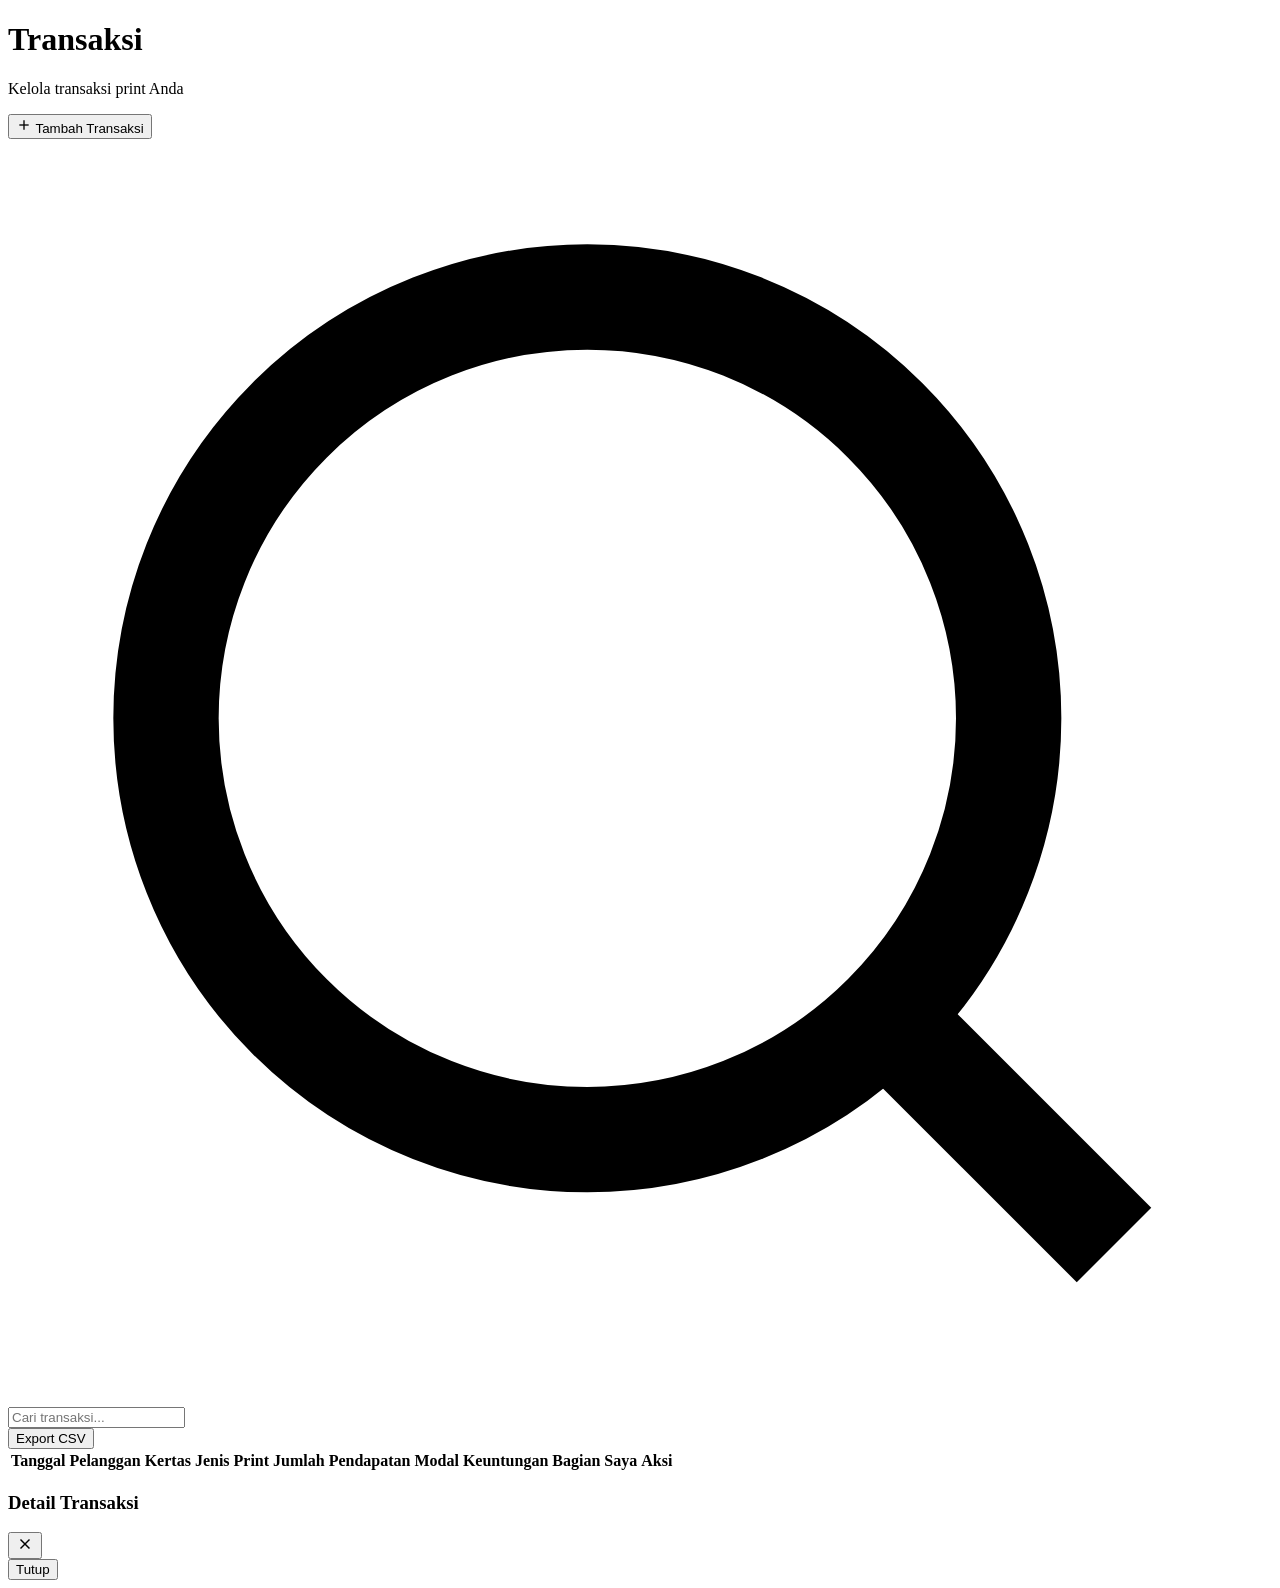
==== transaksi.html @ 30428f5d "Add files via upload" ====
<!DOCTYPE html>
<html lang="id">
<head>
<meta charset="UTF-8" />
<meta name="viewport" content="width=device-width, initial-scale=1.0" />
<title>Transaksi — Print Business Tracker</title>
<link rel="stylesheet" href="css/style.css" />
</head>
<body>

<div class="app">
  <div id="shell-sidebar"></div>

  <div class="main">
    <div id="shell-topbar"></div>

    <div class="content">
      <div class="page-header">
        <div>
          <h1>Transaksi</h1>
          <p>Kelola transaksi print Anda</p>
        </div>
        <button class="btn btn-primary" id="btnTambahTransaksi">
          <svg width="16" height="16" viewBox="0 0 24 24" fill="none" stroke="currentColor" stroke-width="2"><line x1="12" y1="5" x2="12" y2="19"/><line x1="5" y1="12" x2="19" y2="12"/></svg>
          Tambah Transaksi
        </button>
      </div>

      <!-- Form Card (inline, always visible for adding) -->
      <div class="card" id="formCard" style="display:none;">
        <div style="display:flex; justify-content:space-between; align-items:center; margin-bottom:14px;">
          <h3 class="card-title" id="formTitle" style="margin:0;">Tambah Transaksi Baru</h3>
          <button class="modal-close" id="btnCloseForm">
            <svg width="18" height="18" viewBox="0 0 24 24" fill="none" stroke="currentColor" stroke-width="2"><line x1="18" y1="6" x2="6" y2="18"/><line x1="6" y1="6" x2="18" y2="18"/></svg>
          </button>
        </div>

        <form id="transaksiForm">
          <input type="hidden" id="editId" value="" />
          <div class="form-grid">
            <div class="form-group">
              <label for="fTanggal">Tanggal</label>
              <input type="date" id="fTanggal" required />
            </div>
            <div class="form-group">
              <label for="fPelanggan">Nama Pelanggan (opsional)</label>
              <input type="text" id="fPelanggan" placeholder="Nama pelanggan" />
            </div>
            <div class="form-group">
              <label for="fUkuranKertas">Ukuran Kertas</label>
              <select id="fUkuranKertas">
                <option value="A4">A4</option>
                <option value="F4">F4</option>
              </select>
            </div>
            <div class="form-group">
              <label for="fJenisPrint">Jenis Print</label>
              <select id="fJenisPrint">
                <option value="Hitam Putih">Hitam Putih</option>
                <option value="Full Warna">Full Warna</option>
                <option value="Campur">Campur</option>
              </select>
            </div>

            <div class="form-group" id="campurRow1" style="display:none;">
              <label for="fJumlahBW">Jumlah Hitam Putih</label>
              <input type="number" id="fJumlahBW" min="0" value="0" />
            </div>
            <div class="form-group" id="campurRow2" style="display:none;">
              <label for="fJumlahWarna">Jumlah Warna</label>
              <input type="number" id="fJumlahWarna" min="0" value="0" />
            </div>

            <div class="form-group">
              <label for="fJumlah">Jumlah (lembar)</label>
              <input type="number" id="fJumlah" min="1" required />
              <span class="error-text" id="errJumlah">Jumlah Hitam Putih + Warna harus sama dengan Total Jumlah</span>
            </div>
            <div class="form-group">
              <label for="fHargaJual">Harga Jual per Lembar (Rp)</label>
              <input type="number" id="fHargaJual" min="0" required />
            </div>

            <div class="form-group full">
              <label for="fCatatan">Catatan (opsional)</label>
              <textarea id="fCatatan" placeholder="Catatan tambahan"></textarea>
            </div>
          </div>

          <div class="preview-box" style="margin-top:18px;">
            <div class="card-title" style="margin-bottom:12px;">Kalkulasi Otomatis</div>
            <div class="preview-grid">
              <div class="preview-item">
                <span class="label">Pendapatan</span>
                <span class="value income" id="pvPendapatan">Rp0</span>
              </div>
              <div class="preview-item">
                <span class="label">Modal Kertas</span>
                <span class="value cost" id="pvModalKertas">Rp0</span>
              </div>
              <div class="preview-item">
                <span class="label">Modal Tinta</span>
                <span class="value cost" id="pvModalTinta">Rp0</span>
              </div>
              <div class="preview-item">
                <span class="label">Total Modal</span>
                <span class="value cost" id="pvTotalModal">Rp0</span>
              </div>
              <div class="preview-item">
                <span class="label">Keuntungan</span>
                <span class="value profit" id="pvKeuntungan">Rp0</span>
              </div>
              <div class="preview-item">
                <span class="label" id="pvLabelSaya">Bagian Saya (40%)</span>
                <span class="value profit" id="pvBagianSaya">Rp0</span>
              </div>
              <div class="preview-item">
                <span class="label" id="pvLabelUsaha">Bagian Usaha (60%)</span>
                <span class="value" id="pvBagianUsaha">Rp0</span>
              </div>
            </div>
          </div>

          <div style="margin-top:18px;">
            <button type="submit" class="btn btn-primary btn-block" id="btnSimpanTransaksi">Simpan Transaksi</button>
          </div>
        </form>
      </div>

      <!-- History -->
      <div class="card">
        <div class="toolbar">
          <div class="search-input-wrap">
            <svg viewBox="0 0 24 24" fill="none" stroke="currentColor" stroke-width="2"><circle cx="11" cy="11" r="8"/><line x1="21" y1="21" x2="16.65" y2="16.65"/></svg>
            <input type="text" id="searchInput" placeholder="Cari transaksi..." />
          </div>
          <div class="toolbar-actions">
            <button class="btn btn-secondary" id="btnExportCsv">Export CSV</button>
          </div>
        </div>

        <div class="table-wrap">
          <table>
            <thead>
              <tr>
                <th>Tanggal</th>
                <th>Pelanggan</th>
                <th>Kertas</th>
                <th>Jenis Print</th>
                <th>Jumlah</th>
                <th>Pendapatan</th>
                <th>Modal</th>
                <th>Keuntungan</th>
                <th>Bagian Saya</th>
                <th>Aksi</th>
              </tr>
            </thead>
            <tbody id="txTableBody">
            </tbody>
          </table>
        </div>
      </div>
    </div>
  </div>
</div>

<!-- Detail Modal -->
<div class="modal-overlay" id="detailModal">
  <div class="modal">
    <div class="modal-header">
      <h3>Detail Transaksi</h3>
      <button class="modal-close" id="btnCloseDetail">
        <svg width="18" height="18" viewBox="0 0 24 24" fill="none" stroke="currentColor" stroke-width="2"><line x1="18" y1="6" x2="6" y2="18"/><line x1="6" y1="6" x2="18" y2="18"/></svg>
      </button>
    </div>
    <div class="modal-body">
      <div class="detail-list" id="detailContent"></div>
    </div>
    <div class="modal-footer">
      <button class="btn btn-secondary" id="btnCloseDetail2">Tutup</button>
    </div>
  </div>
</div>

<script src="js/app.js"></script>
<script src="js/transaksi.js"></script>
</body>
</html>
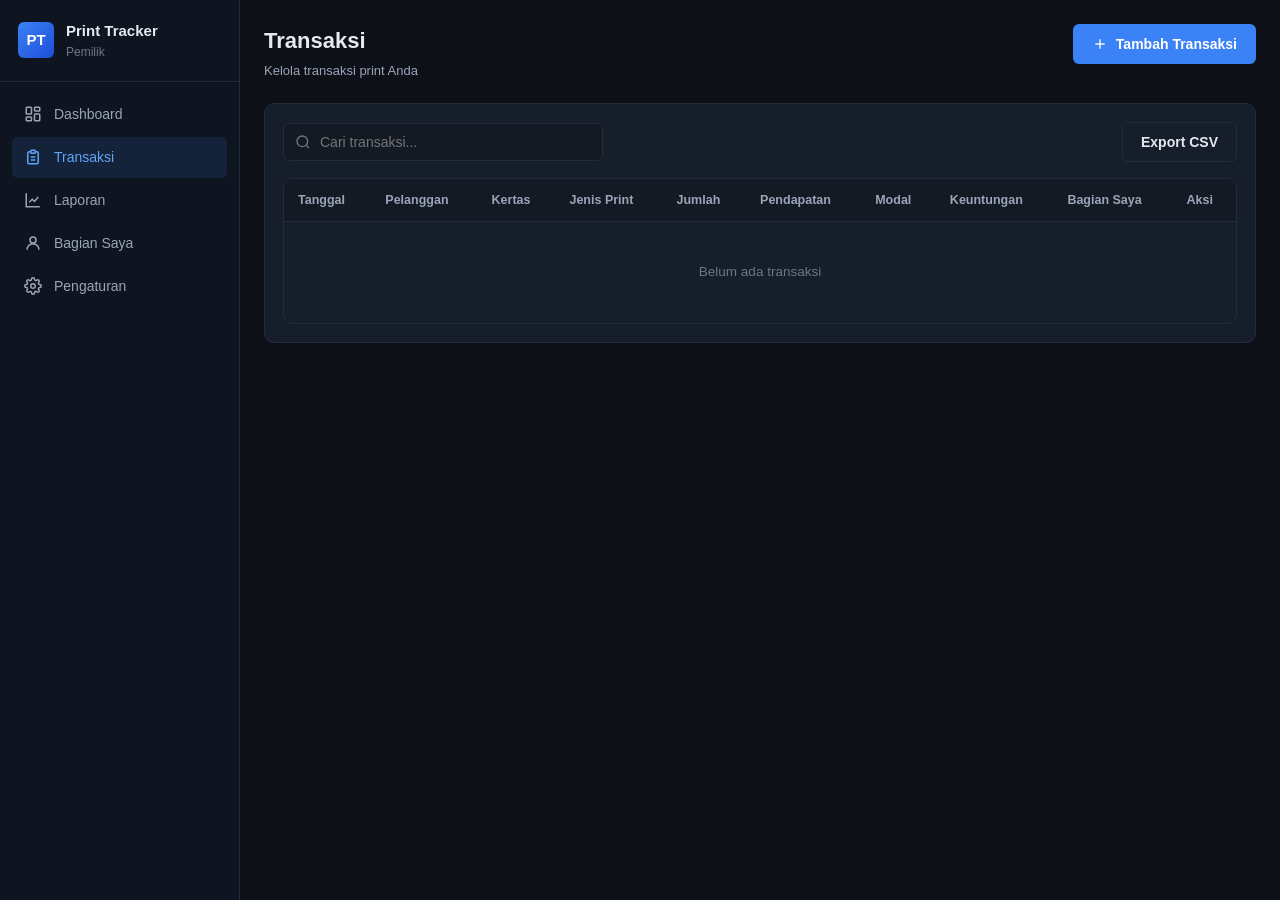
==== commit c91ab7d6: "Update transaksi.html" ====
--- a/transaksi.html
+++ b/transaksi.html
@@ -78,7 +78,11 @@
             </div>
             <div class="form-group">
               <label for="fHargaJual">Harga Jual per Lembar (Rp)</label>
-              <input type="number" id="fHargaJual" min="0" required />
+              <select id="fHargaJual" required>
+                <option value="400">Rp400</option>
+                <option value="600">Rp600</option>
+                <option value="800">Rp800</option>
+              </select>
             </div>
 
             <div class="form-group full">
--- a/css/style.css
+++ b/css/style.css
@@ -0,0 +1,822 @@
+/* ==========================================================================
+   Print Business Tracker — Dark + Blue Theme
+   ========================================================================== */
+
+:root {
+  --bg: #0d1117;
+  --bg-elevated: #131a24;
+  --card: #161d2b;
+  --card-hover: #1a2233;
+  --sidebar: #0f1520;
+  --border: #232c3d;
+  --border-subtle: #1c2432;
+  --text: #e6e9ef;
+  --text-secondary: #9aa5b8;
+  --text-muted: #6b7686;
+  --blue: #3b82f6;
+  --blue-light: #60a5fa;
+  --blue-dark: #1d4ed8;
+  --blue-bg: rgba(59, 130, 246, 0.12);
+  --green: #34d399;
+  --green-bg: rgba(52, 211, 153, 0.12);
+  --red: #f87171;
+  --red-bg: rgba(248, 113, 113, 0.12);
+  --amber: #fbbf24;
+  --radius: 10px;
+  --radius-sm: 6px;
+  --shadow: 0 4px 16px rgba(0, 0, 0, 0.35);
+  --sidebar-width: 240px;
+}
+
+* {
+  box-sizing: border-box;
+}
+
+html, body {
+  margin: 0;
+  padding: 0;
+}
+
+body {
+  background: var(--bg);
+  color: var(--text);
+  font-family: -apple-system, BlinkMacSystemFont, "Segoe UI", Roboto, Helvetica, Arial, sans-serif;
+  font-size: 14px;
+  line-height: 1.5;
+  min-height: 100vh;
+}
+
+a {
+  color: inherit;
+  text-decoration: none;
+}
+
+/* ---------------------------------- Layout ------------------------------ */
+
+.app {
+  display: flex;
+  min-height: 100vh;
+}
+
+.main {
+  flex: 1;
+  min-width: 0;
+  display: flex;
+  flex-direction: column;
+}
+
+.content {
+  padding: 24px;
+  max-width: 1200px;
+  width: 100%;
+  margin: 0 auto;
+}
+
+/* ---------------------------------- Sidebar ------------------------------ */
+
+.sidebar {
+  width: var(--sidebar-width);
+  flex-shrink: 0;
+  background: var(--sidebar);
+  border-right: 1px solid var(--border);
+  display: flex;
+  flex-direction: column;
+  position: sticky;
+  top: 0;
+  height: 100vh;
+}
+
+.sidebar-brand {
+  display: flex;
+  align-items: center;
+  gap: 12px;
+  padding: 20px 18px;
+  border-bottom: 1px solid var(--border);
+}
+
+.sidebar-brand-icon {
+  width: 36px;
+  height: 36px;
+  border-radius: var(--radius-sm);
+  background: linear-gradient(135deg, var(--blue), var(--blue-dark));
+  display: flex;
+  align-items: center;
+  justify-content: center;
+  font-weight: 700;
+  font-size: 15px;
+  color: #fff;
+  flex-shrink: 0;
+}
+
+.sidebar-brand-text {
+  min-width: 0;
+}
+
+.sidebar-brand-name {
+  font-weight: 600;
+  font-size: 15px;
+  color: var(--text);
+  white-space: nowrap;
+  overflow: hidden;
+  text-overflow: ellipsis;
+}
+
+.sidebar-brand-sub {
+  font-size: 12px;
+  color: var(--text-muted);
+}
+
+.sidebar-nav {
+  padding: 12px;
+  display: flex;
+  flex-direction: column;
+  gap: 2px;
+  flex: 1;
+  overflow-y: auto;
+}
+
+.sidebar-link {
+  display: flex;
+  align-items: center;
+  gap: 12px;
+  padding: 10px 12px;
+  border-radius: var(--radius-sm);
+  color: var(--text-secondary);
+  font-size: 14px;
+  font-weight: 500;
+  transition: background 0.15s, color 0.15s;
+}
+
+.sidebar-link:hover {
+  background: var(--card-hover);
+  color: var(--text);
+}
+
+.sidebar-link.active {
+  background: var(--blue-bg);
+  color: var(--blue-light);
+}
+
+.sidebar-link svg {
+  width: 18px;
+  height: 18px;
+  flex-shrink: 0;
+}
+
+.sidebar-overlay {
+  display: none;
+}
+
+/* ---------------------------------- Topbar ------------------------------- */
+
+.topbar {
+  display: none;
+  align-items: center;
+  justify-content: space-between;
+  padding: 14px 16px;
+  background: var(--sidebar);
+  border-bottom: 1px solid var(--border);
+  position: sticky;
+  top: 0;
+  z-index: 55;
+}
+
+.hamburger {
+  width: 40px;
+  height: 40px;
+  border-radius: var(--radius-sm);
+  background: var(--card);
+  border: 1px solid var(--border);
+  display: flex;
+  align-items: center;
+  justify-content: center;
+  cursor: pointer;
+  position: fixed;
+  top: 12px;
+  left: 16px;
+  z-index: 70;
+  flex-shrink: 0;
+}
+
+.topbar {
+  padding-left: 66px;
+}
+
+.hamburger svg {
+  width: 20px;
+  height: 20px;
+  color: var(--text);
+}
+
+.topbar-title {
+  font-size: 15px;
+  font-weight: 600;
+  color: var(--text);
+}
+
+/* ---------------------------------- Page Header --------------------------- */
+
+.page-header {
+  display: flex;
+  align-items: flex-start;
+  justify-content: space-between;
+  flex-wrap: wrap;
+  gap: 12px;
+  margin-bottom: 22px;
+}
+
+.page-header h1 {
+  font-size: 22px;
+  font-weight: 700;
+  margin: 0 0 4px;
+  color: var(--text);
+}
+
+.page-header p {
+  margin: 0;
+  color: var(--text-secondary);
+  font-size: 13px;
+}
+
+/* ---------------------------------- Cards -------------------------------- */
+
+.card {
+  background: var(--card);
+  border: 1px solid var(--border);
+  border-radius: var(--radius);
+  padding: 18px;
+}
+
+.card + .card {
+  margin-top: 16px;
+}
+
+.card-title {
+  font-size: 14px;
+  font-weight: 600;
+  margin: 0 0 14px;
+  color: var(--text);
+}
+
+.stat-grid {
+  display: grid;
+  grid-template-columns: repeat(auto-fit, minmax(180px, 1fr));
+  gap: 14px;
+  margin-bottom: 20px;
+}
+
+.stat-card {
+  background: var(--card);
+  border: 1px solid var(--border);
+  border-radius: var(--radius);
+  padding: 16px 18px;
+}
+
+.stat-label {
+  font-size: 12.5px;
+  color: var(--text-secondary);
+  margin-bottom: 8px;
+}
+
+.stat-value {
+  font-size: 22px;
+  font-weight: 700;
+  color: var(--text);
+}
+
+.stat-value.blue { color: var(--blue-light); }
+.stat-value.green { color: var(--green); }
+.stat-value.red { color: var(--red); }
+
+/* ---------------------------------- Filters ------------------------------ */
+
+.filter-bar {
+  display: flex;
+  gap: 8px;
+  flex-wrap: wrap;
+  margin-bottom: 18px;
+}
+
+.filter-btn {
+  background: var(--card);
+  border: 1px solid var(--border);
+  color: var(--text-secondary);
+  padding: 8px 14px;
+  border-radius: var(--radius-sm);
+  font-size: 13px;
+  font-weight: 500;
+  cursor: pointer;
+  transition: all 0.15s;
+}
+
+.filter-btn:hover {
+  border-color: var(--blue);
+  color: var(--text);
+}
+
+.filter-btn.active {
+  background: var(--blue);
+  border-color: var(--blue);
+  color: #fff;
+}
+
+.filter-date-row {
+  display: none;
+  gap: 10px;
+  align-items: center;
+  margin-bottom: 18px;
+  flex-wrap: wrap;
+}
+
+.filter-date-row.show {
+  display: flex;
+}
+
+/* ---------------------------------- Forms -------------------------------- */
+
+.form-grid {
+  display: grid;
+  grid-template-columns: 1fr 1fr;
+  gap: 14px;
+}
+
+@media (max-width: 640px) {
+  .form-grid { grid-template-columns: 1fr; }
+}
+
+.form-group {
+  display: flex;
+  flex-direction: column;
+  gap: 6px;
+}
+
+.form-group.full {
+  grid-column: 1 / -1;
+}
+
+label {
+  font-size: 13px;
+  font-weight: 500;
+  color: var(--text-secondary);
+}
+
+input, select, textarea {
+  background: var(--bg-elevated);
+  border: 1px solid var(--border);
+  color: var(--text);
+  padding: 10px 12px;
+  border-radius: var(--radius-sm);
+  font-size: 14px;
+  font-family: inherit;
+  width: 100%;
+  transition: border-color 0.15s;
+}
+
+input:focus, select:focus, textarea:focus {
+  outline: none;
+  border-color: var(--blue);
+}
+
+textarea {
+  resize: vertical;
+  min-height: 60px;
+}
+
+.error-text {
+  color: var(--red);
+  font-size: 12.5px;
+  display: none;
+}
+
+.error-text.show {
+  display: block;
+}
+
+input.error, select.error {
+  border-color: var(--red);
+}
+
+/* ---------------------------------- Buttons ------------------------------ */
+
+.btn {
+  display: inline-flex;
+  align-items: center;
+  justify-content: center;
+  gap: 8px;
+  padding: 11px 18px;
+  border-radius: var(--radius-sm);
+  font-size: 14px;
+  font-weight: 600;
+  cursor: pointer;
+  border: 1px solid transparent;
+  transition: all 0.15s;
+}
+
+.btn-primary {
+  background: var(--blue);
+  color: #fff;
+}
+
+.btn-primary:hover {
+  background: var(--blue-dark);
+}
+
+.btn-secondary {
+  background: var(--card);
+  border-color: var(--border);
+  color: var(--text);
+}
+
+.btn-secondary:hover {
+  border-color: var(--blue);
+}
+
+.btn-danger {
+  background: transparent;
+  color: var(--red);
+  border-color: var(--red);
+}
+
+.btn-danger:hover {
+  background: var(--red-bg);
+}
+
+.btn-block {
+  width: 100%;
+}
+
+.btn-icon {
+  width: 32px;
+  height: 32px;
+  padding: 0;
+  border-radius: var(--radius-sm);
+  background: transparent;
+  border: 1px solid var(--border);
+  color: var(--text-secondary);
+}
+
+.btn-icon:hover {
+  border-color: var(--blue);
+  color: var(--blue-light);
+}
+
+.btn-icon.danger:hover {
+  border-color: var(--red);
+  color: var(--red);
+}
+
+/* ---------------------------------- Preview box --------------------------- */
+
+.preview-box {
+  background: var(--bg-elevated);
+  border: 1px solid var(--border);
+  border-radius: var(--radius);
+  padding: 16px;
+  margin-top: 4px;
+}
+
+.preview-grid {
+  display: grid;
+  grid-template-columns: repeat(auto-fit, minmax(140px, 1fr));
+  gap: 12px;
+}
+
+.preview-item {
+  display: flex;
+  flex-direction: column;
+  gap: 4px;
+}
+
+.preview-item .label {
+  font-size: 12px;
+  color: var(--text-muted);
+}
+
+.preview-item .value {
+  font-size: 15px;
+  font-weight: 700;
+}
+
+.preview-item .value.income { color: var(--green); }
+.preview-item .value.cost { color: var(--red); }
+.preview-item .value.profit { color: var(--blue-light); }
+
+/* ---------------------------------- Tables ------------------------------- */
+
+.table-wrap {
+  overflow-x: auto;
+  border: 1px solid var(--border);
+  border-radius: var(--radius);
+}
+
+table {
+  width: 100%;
+  border-collapse: collapse;
+  min-width: 760px;
+}
+
+thead th {
+  background: var(--bg-elevated);
+  text-align: left;
+  padding: 12px 14px;
+  font-size: 12.5px;
+  font-weight: 600;
+  color: var(--text-secondary);
+  border-bottom: 1px solid var(--border);
+  white-space: nowrap;
+}
+
+tbody td {
+  padding: 12px 14px;
+  border-bottom: 1px solid var(--border-subtle);
+  font-size: 13.5px;
+  white-space: nowrap;
+}
+
+tbody tr:last-child td {
+  border-bottom: none;
+}
+
+tbody tr:hover {
+  background: var(--card-hover);
+}
+
+.empty-row td {
+  text-align: center;
+  color: var(--text-muted);
+  padding: 40px 14px;
+}
+
+.badge {
+  display: inline-block;
+  padding: 3px 10px;
+  border-radius: 999px;
+  font-size: 11.5px;
+  font-weight: 600;
+}
+
+.badge-blue { background: var(--blue-bg); color: var(--blue-light); }
+.badge-green { background: var(--green-bg); color: var(--green); }
+.badge-amber { background: rgba(251, 191, 36, 0.12); color: var(--amber); }
+
+.table-actions {
+  display: flex;
+  gap: 6px;
+}
+
+/* ---------------------------------- Search/Toolbar ------------------------ */
+
+.toolbar {
+  display: flex;
+  gap: 10px;
+  align-items: center;
+  justify-content: space-between;
+  flex-wrap: wrap;
+  margin-bottom: 16px;
+}
+
+.search-input-wrap {
+  position: relative;
+  flex: 1;
+  min-width: 200px;
+  max-width: 320px;
+}
+
+.search-input-wrap svg {
+  position: absolute;
+  left: 12px;
+  top: 50%;
+  transform: translateY(-50%);
+  width: 16px;
+  height: 16px;
+  color: var(--text-muted);
+}
+
+.search-input-wrap input {
+  padding-left: 36px;
+}
+
+.toolbar-actions {
+  display: flex;
+  gap: 10px;
+}
+
+/* ---------------------------------- Modal --------------------------------- */
+
+.modal-overlay {
+  display: none;
+  position: fixed;
+  inset: 0;
+  background: rgba(0, 0, 0, 0.6);
+  z-index: 100;
+  align-items: flex-start;
+  justify-content: center;
+  padding: 24px 16px;
+  overflow-y: auto;
+}
+
+.modal-overlay.show {
+  display: flex;
+}
+
+.modal {
+  background: var(--card);
+  border: 1px solid var(--border);
+  border-radius: var(--radius);
+  width: 100%;
+  max-width: 640px;
+  box-shadow: var(--shadow);
+  margin: auto;
+}
+
+.modal-header {
+  display: flex;
+  align-items: center;
+  justify-content: space-between;
+  padding: 18px 20px;
+  border-bottom: 1px solid var(--border);
+}
+
+.modal-header h3 {
+  margin: 0;
+  font-size: 16px;
+  font-weight: 700;
+}
+
+.modal-close {
+  background: transparent;
+  border: none;
+  color: var(--text-muted);
+  cursor: pointer;
+  width: 28px;
+  height: 28px;
+  display: flex;
+  align-items: center;
+  justify-content: center;
+  border-radius: var(--radius-sm);
+}
+
+.modal-close:hover {
+  background: var(--card-hover);
+  color: var(--text);
+}
+
+.modal-body {
+  padding: 20px;
+}
+
+.modal-footer {
+  padding: 16px 20px;
+  border-top: 1px solid var(--border);
+  display: flex;
+  justify-content: flex-end;
+  gap: 10px;
+}
+
+.detail-list {
+  display: flex;
+  flex-direction: column;
+  gap: 10px;
+}
+
+.detail-row {
+  display: flex;
+  justify-content: space-between;
+  padding-bottom: 10px;
+  border-bottom: 1px solid var(--border-subtle);
+  font-size: 13.5px;
+}
+
+.detail-row:last-child {
+  border-bottom: none;
+  padding-bottom: 0;
+}
+
+.detail-row .k {
+  color: var(--text-secondary);
+}
+
+.detail-row .v {
+  font-weight: 600;
+}
+
+/* ---------------------------------- Progress bar --------------------------- */
+
+.progress-outer {
+  background: var(--bg-elevated);
+  border-radius: 999px;
+  height: 10px;
+  overflow: hidden;
+  border: 1px solid var(--border);
+}
+
+.progress-inner {
+  height: 100%;
+  background: linear-gradient(90deg, var(--blue-dark), var(--blue-light));
+  border-radius: 999px;
+  transition: width 0.3s;
+}
+
+.progress-labels {
+  display: flex;
+  justify-content: space-between;
+  margin-top: 8px;
+  font-size: 12.5px;
+  color: var(--text-secondary);
+}
+
+/* ---------------------------------- Notification --------------------------- */
+
+.toast-container {
+  position: fixed;
+  top: 20px;
+  right: 20px;
+  z-index: 200;
+  display: flex;
+  flex-direction: column;
+  gap: 10px;
+}
+
+.toast {
+  background: var(--card);
+  border: 1px solid var(--green);
+  color: var(--text);
+  padding: 12px 16px;
+  border-radius: var(--radius-sm);
+  font-size: 13.5px;
+  font-weight: 500;
+  box-shadow: var(--shadow);
+  display: flex;
+  align-items: center;
+  gap: 8px;
+  animation: toast-in 0.2s ease-out;
+  max-width: 320px;
+}
+
+.toast.error {
+  border-color: var(--red);
+}
+
+@keyframes toast-in {
+  from { opacity: 0; transform: translateX(20px); }
+  to { opacity: 1; transform: translateX(0); }
+}
+
+/* ---------------------------------- Settings sections ---------------------- */
+
+.settings-section-title {
+  font-size: 13px;
+  font-weight: 700;
+  text-transform: uppercase;
+  letter-spacing: 0.04em;
+  color: var(--blue-light);
+  margin: 0 0 14px;
+}
+
+.two-col {
+  display: grid;
+  grid-template-columns: 1fr 1fr;
+  gap: 16px;
+}
+
+@media (max-width: 640px) {
+  .two-col { grid-template-columns: 1fr; }
+}
+
+/* ---------------------------------- Responsive ---------------------------- */
+
+@media (max-width: 1024px) {
+  .sidebar {
+    position: fixed;
+    left: 0;
+    top: 0;
+    height: 100vh;
+    transform: translateX(-100%);
+    transition: transform 0.2s ease;
+    z-index: 50;
+  }
+
+  .sidebar.open {
+    transform: translateX(0);
+  }
+
+  .sidebar-overlay {
+    display: none;
+    position: fixed;
+    inset: 0;
+    background: rgba(0, 0, 0, 0.5);
+    z-index: 40;
+  }
+
+  .sidebar-overlay.show {
+    display: block;
+  }
+
+  .topbar {
+    display: flex;
+  }
+
+  .content {
+    padding: 16px;
+  }
+}
